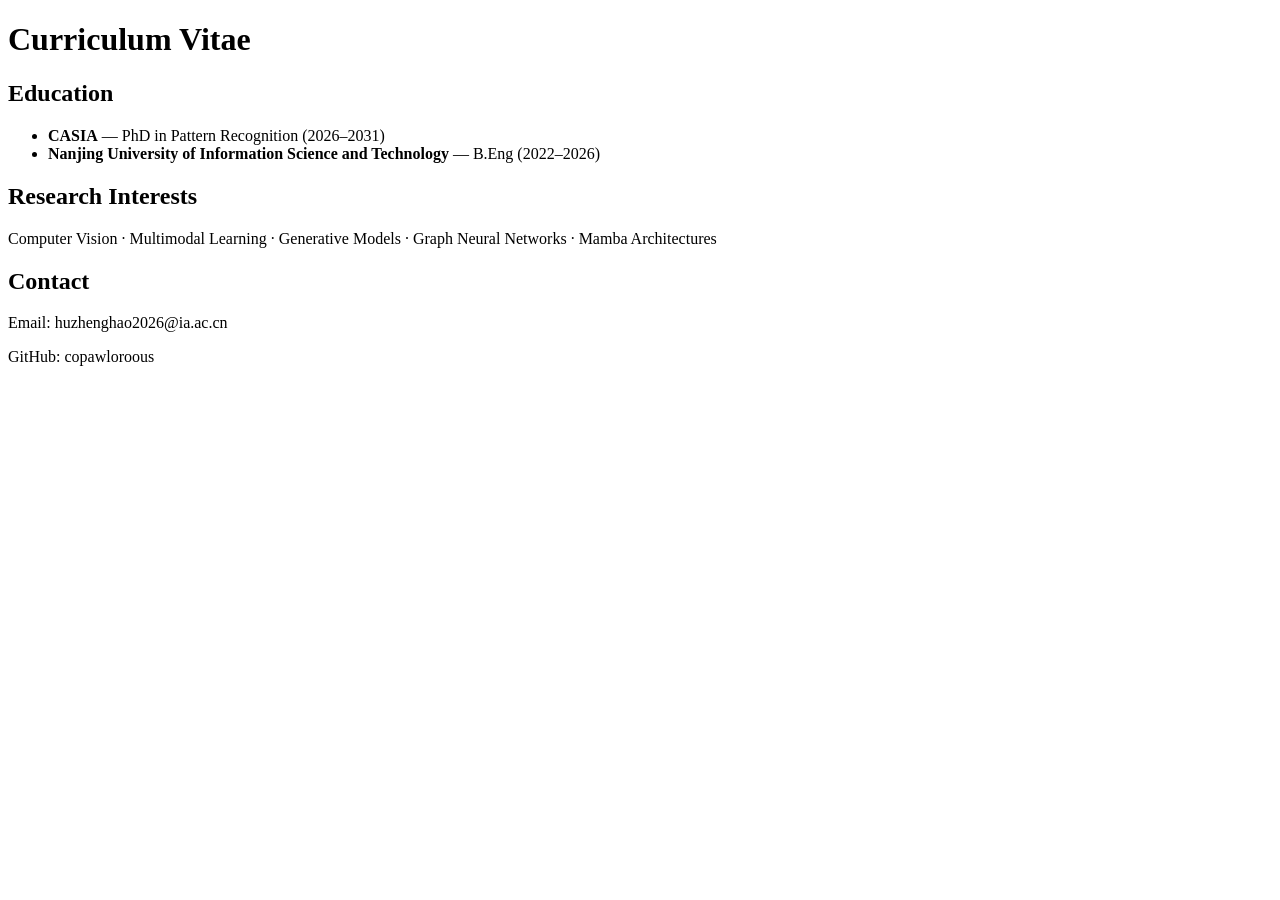
==== about.html @ 17d0d516 "Add about.html for CV and contact information" ====
<!DOCTYPE html>
<html lang="en">
<head>
  <meta charset="UTF-8">
  <title>CV | Hu Zhenghao</title>
  <link rel="stylesheet" href="style.css">
</head>

<body>
<div class="container">

<h1>Curriculum Vitae</h1>

<div class="card">

<h2>Education</h2>

<ul>
<li><b>CASIA</b> — PhD in Pattern Recognition (2026–2031)</li>
<li><b>Nanjing University of Information Science and Technology</b> — B.Eng (2022–2026)</li>
</ul>

</div>


<div class="card">

<h2>Research Interests</h2>

<p>
Computer Vision · Multimodal Learning · Generative Models · Graph Neural Networks · Mamba Architectures
</p>

</div>


<div class="card">

<h2>Contact</h2>

<p>Email: huzhenghao2026@ia.ac.cn</p>
<p>GitHub: copawloroous</p>

</div>

</div>
</body>
</html>
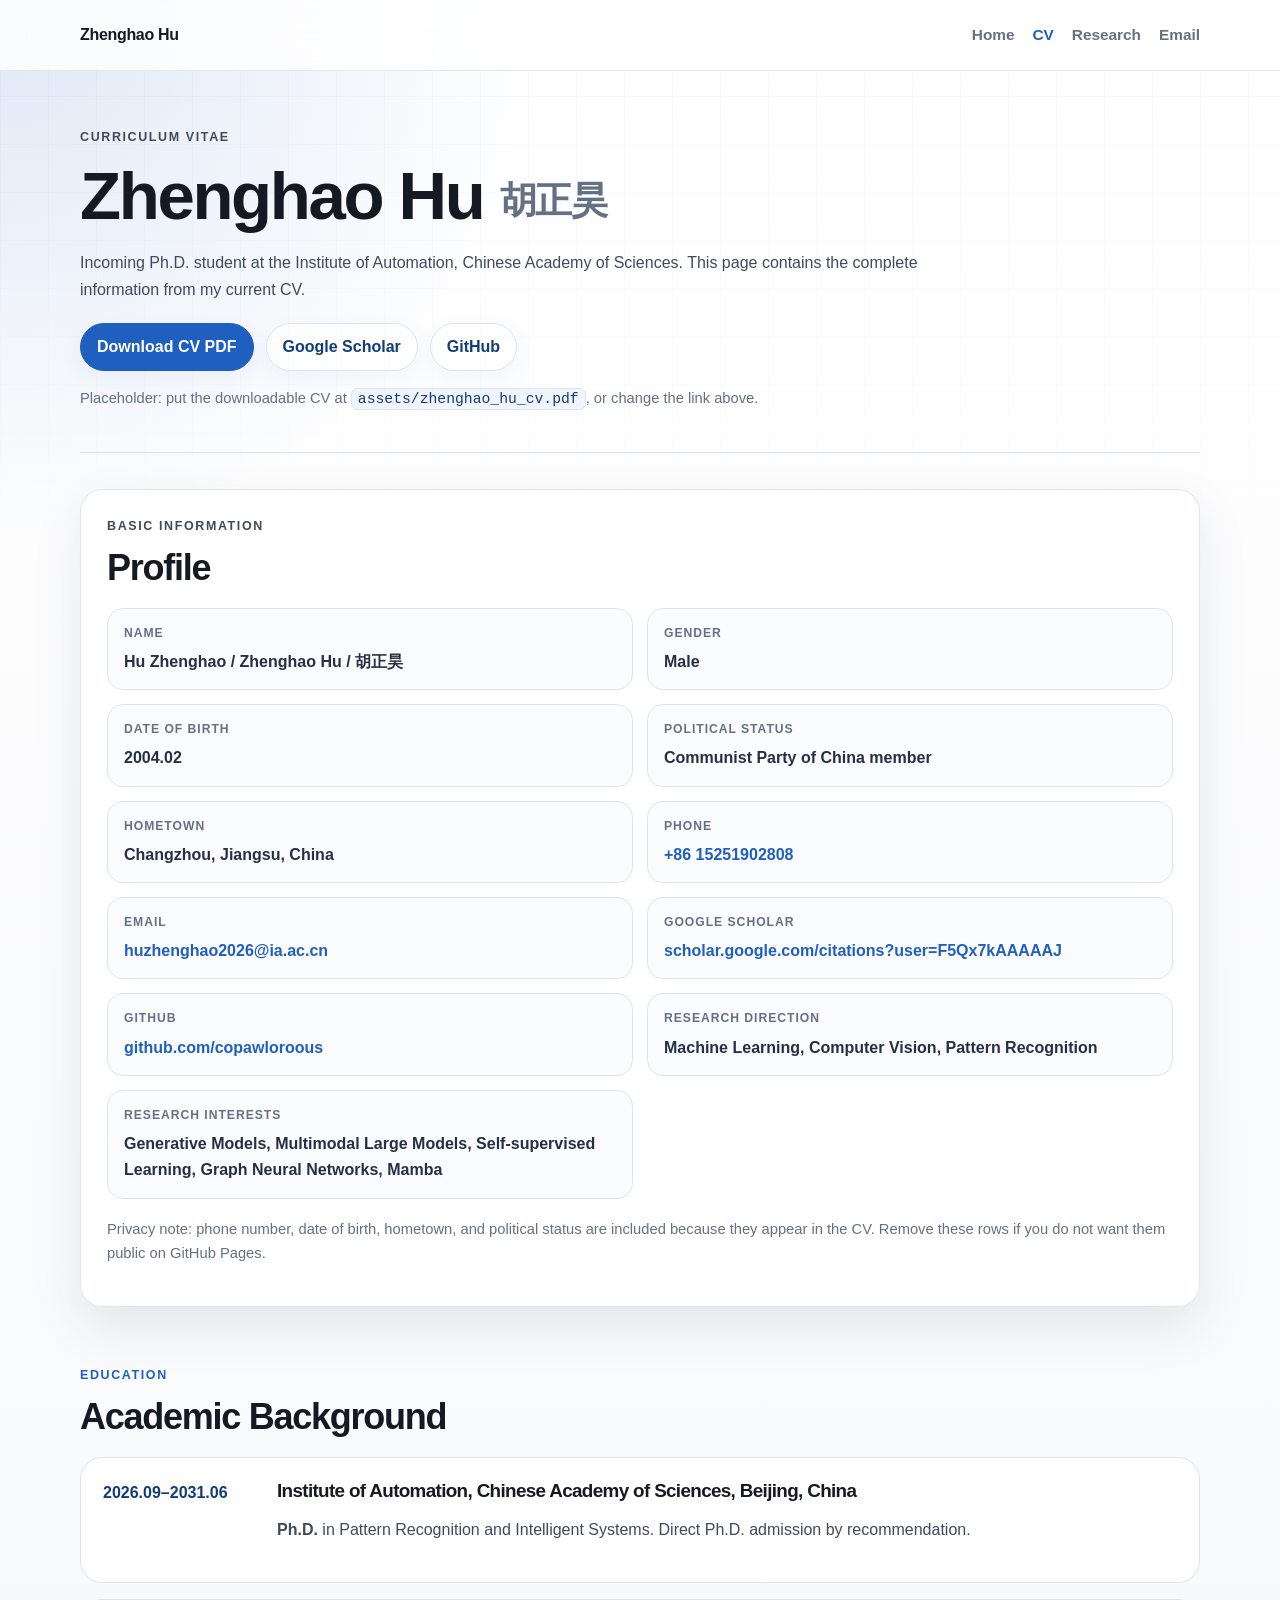
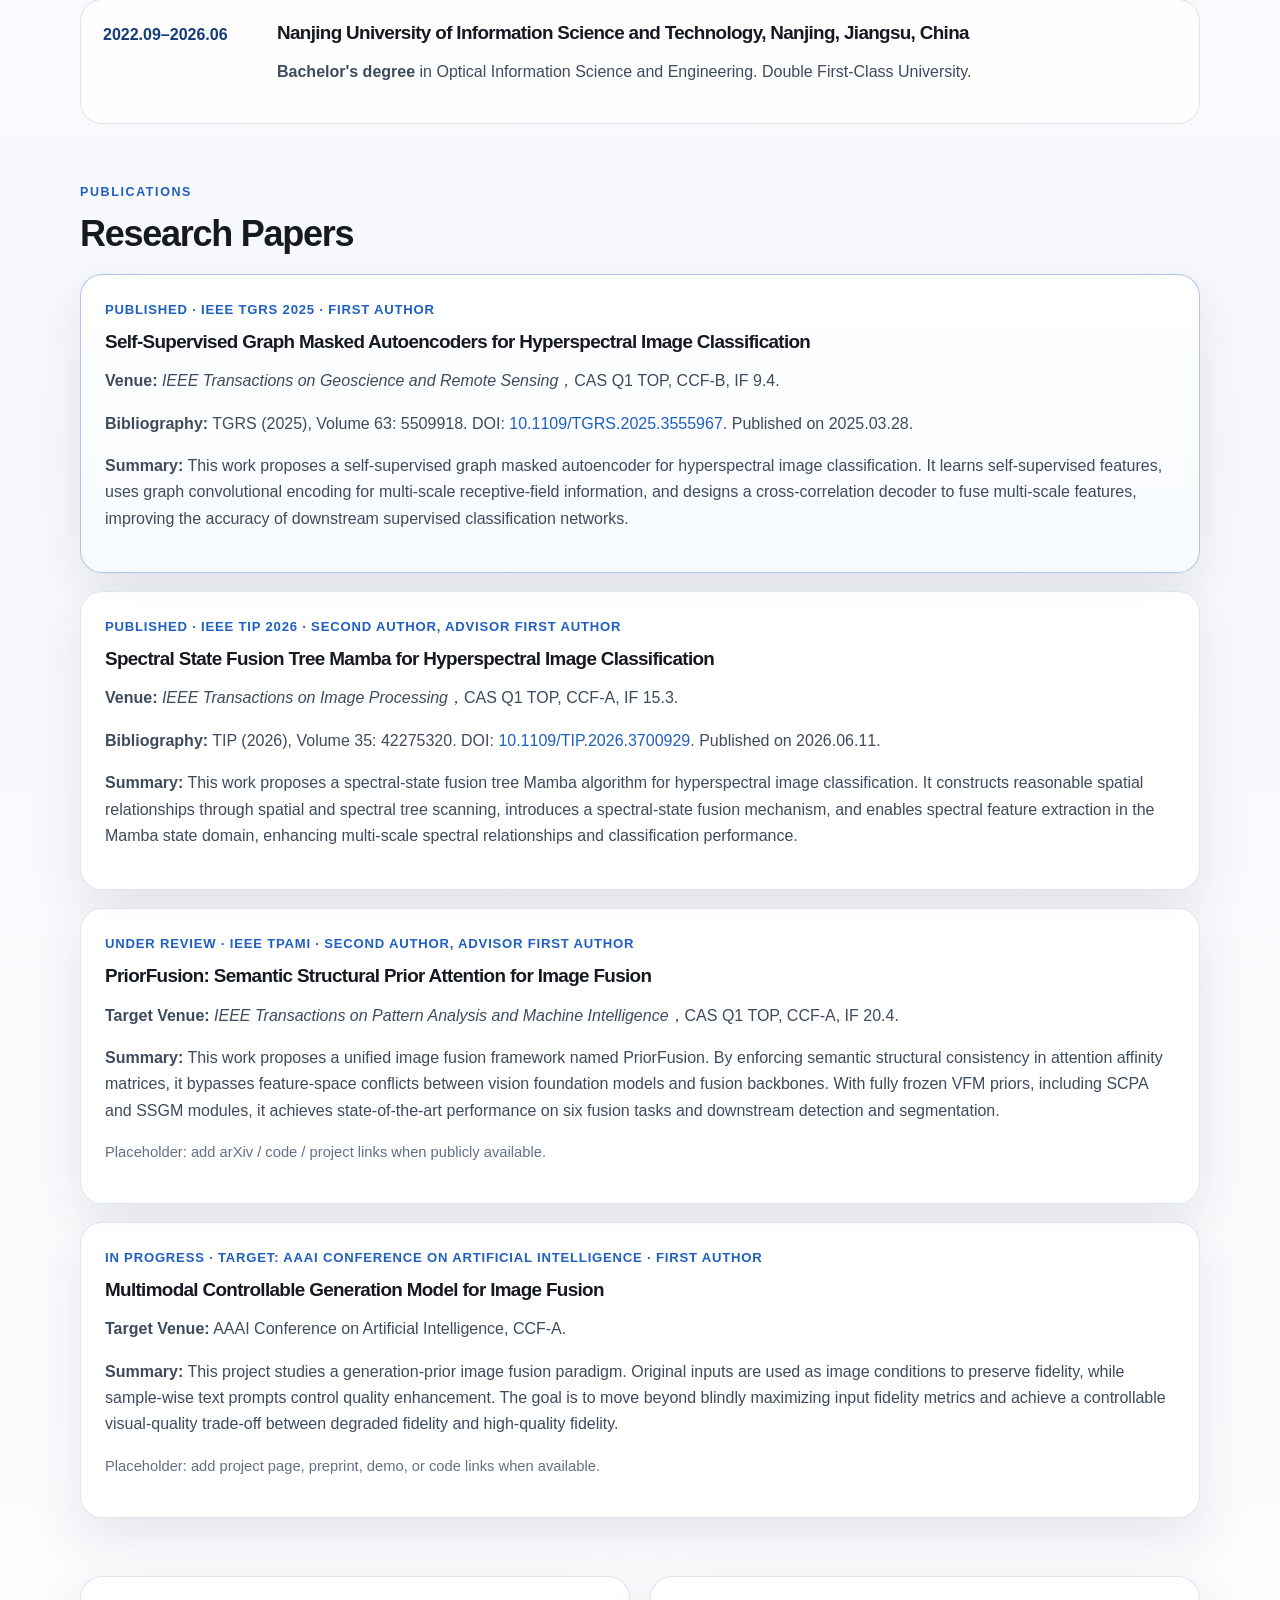
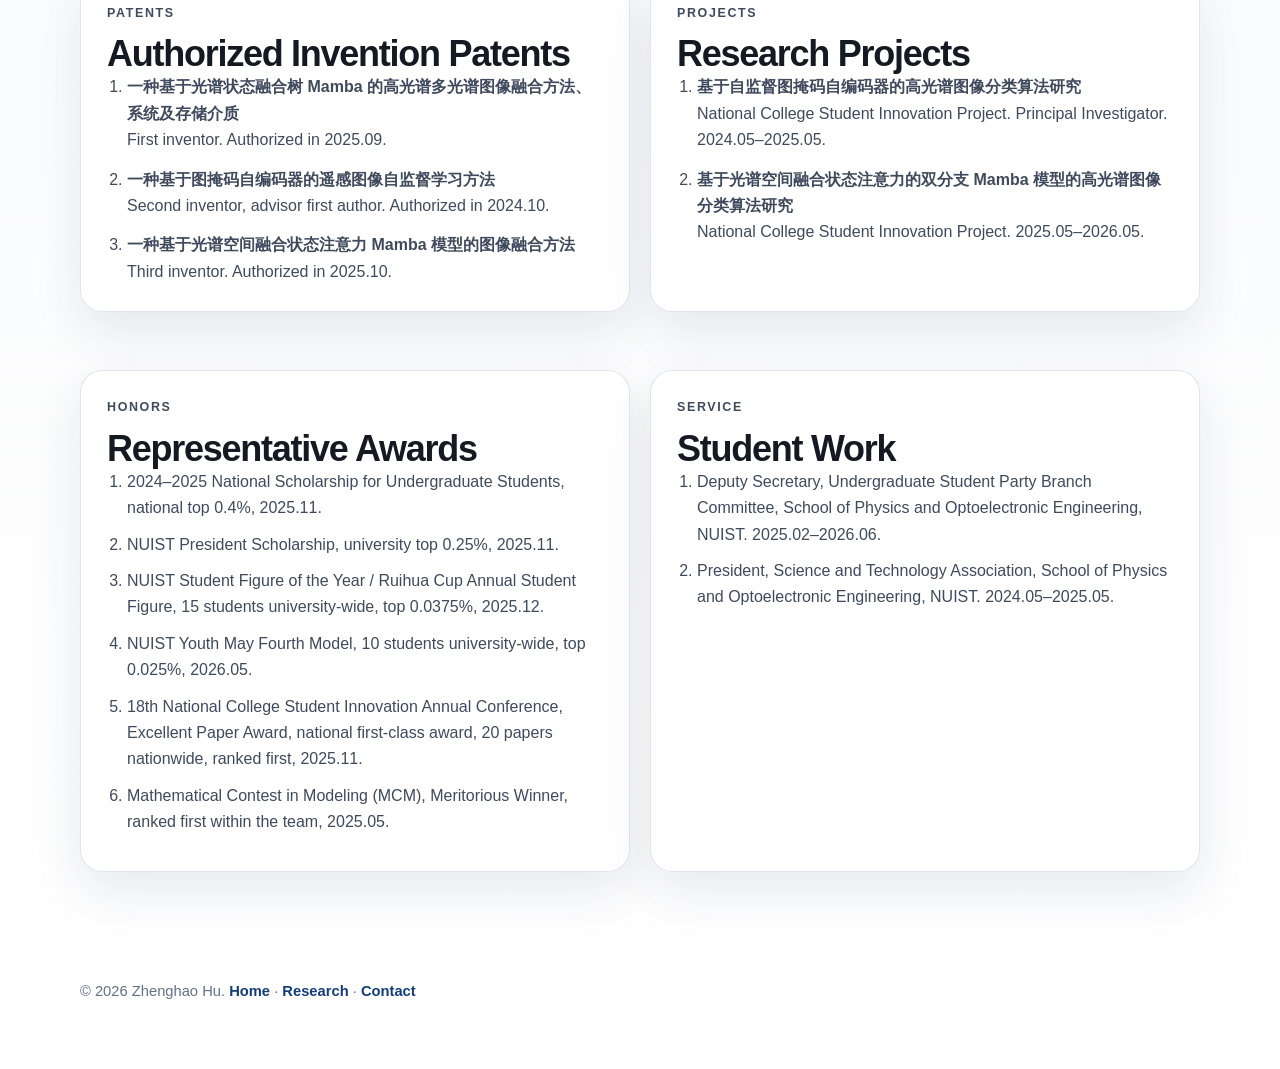
==== commit 59eb0ff6: "Add files via upload" ====
--- a/about.html
+++ b/about.html
@@ -1,48 +1,208 @@
 <!DOCTYPE html>
 <html lang="en">
 <head>
-  <meta charset="UTF-8">
-  <title>CV | Hu Zhenghao</title>
-  <link rel="stylesheet" href="style.css">
+  <meta charset="UTF-8" />
+  <meta name="viewport" content="width=device-width, initial-scale=1.0" />
+  <meta name="description" content="Curriculum vitae of Zhenghao Hu." />
+  <title>CV | Zhenghao Hu</title>
+  <link rel="stylesheet" href="style.css" />
 </head>
 
 <body>
-<div class="container">
-
-<h1>Curriculum Vitae</h1>
-
-<div class="card">
-
-<h2>Education</h2>
-
-<ul>
-<li><b>CASIA</b> — PhD in Pattern Recognition (2026–2031)</li>
-<li><b>Nanjing University of Information Science and Technology</b> — B.Eng (2022–2026)</li>
-</ul>
-
-</div>
-
-
-<div class="card">
-
-<h2>Research Interests</h2>
-
-<p>
-Computer Vision · Multimodal Learning · Generative Models · Graph Neural Networks · Mamba Architectures
-</p>
-
-</div>
-
-
-<div class="card">
-
-<h2>Contact</h2>
-
-<p>Email: huzhenghao2026@ia.ac.cn</p>
-<p>GitHub: copawloroous</p>
-
-</div>
-
-</div>
+  <header class="site-header">
+    <nav class="nav container" aria-label="Main navigation">
+      <a class="brand" href="index.html">Zhenghao Hu</a>
+      <div class="nav-links">
+        <a href="index.html">Home</a>
+        <a href="about.html" aria-current="page">CV</a>
+        <a href="projects.html">Research</a>
+        <a href="mailto:huzhenghao2026@ia.ac.cn">Email</a>
+      </div>
+    </nav>
+  </header>
+
+  <main class="container page">
+    <section class="page-title">
+      <p class="eyebrow">Curriculum Vitae</p>
+      <h1>Zhenghao Hu <span class="cn-name">胡正昊</span></h1>
+      <p>
+        Incoming Ph.D. student at the Institute of Automation, Chinese Academy of Sciences.
+        This page contains the complete information from my current CV.
+      </p>
+      <div class="hero-actions small-actions">
+        <a class="button primary" href="assets/zhenghao_hu_cv.pdf">Download CV PDF</a>
+        <a class="button" href="https://scholar.google.com/citations?user=F5Qx7kAAAAAJ" target="_blank" rel="noopener">Google Scholar</a>
+        <a class="button" href="https://github.com/copawloroous" target="_blank" rel="noopener">GitHub</a>
+      </div>
+      <p class="note">Placeholder: put the downloadable CV at <code>assets/zhenghao_hu_cv.pdf</code>, or change the link above.</p>
+    </section>
+
+    <section class="card profile-card">
+      <div>
+        <p class="eyebrow">Basic information</p>
+        <h2>Profile</h2>
+      </div>
+      <dl class="fact-grid">
+        <div><dt>Name</dt><dd>Hu Zhenghao / Zhenghao Hu / 胡正昊</dd></div>
+        <div><dt>Gender</dt><dd>Male</dd></div>
+        <div><dt>Date of Birth</dt><dd>2004.02</dd></div>
+        <div><dt>Political Status</dt><dd>Communist Party of China member</dd></div>
+        <div><dt>Hometown</dt><dd>Changzhou, Jiangsu, China</dd></div>
+        <div><dt>Phone</dt><dd><a href="tel:+8615251902808">+86 15251902808</a></dd></div>
+        <div><dt>Email</dt><dd><a href="mailto:huzhenghao2026@ia.ac.cn">huzhenghao2026@ia.ac.cn</a></dd></div>
+        <div><dt>Google Scholar</dt><dd><a href="https://scholar.google.com/citations?user=F5Qx7kAAAAAJ" target="_blank" rel="noopener">scholar.google.com/citations?user=F5Qx7kAAAAAJ</a></dd></div>
+        <div><dt>GitHub</dt><dd><a href="https://github.com/copawloroous" target="_blank" rel="noopener">github.com/copawloroous</a></dd></div>
+        <div><dt>Research Direction</dt><dd>Machine Learning, Computer Vision, Pattern Recognition</dd></div>
+        <div><dt>Research Interests</dt><dd>Generative Models, Multimodal Large Models, Self-supervised Learning, Graph Neural Networks, Mamba</dd></div>
+      </dl>
+      <p class="note privacy-note">
+        Privacy note: phone number, date of birth, hometown, and political status are included because they appear in the CV.
+        Remove these rows if you do not want them public on GitHub Pages.
+      </p>
+    </section>
+
+    <section class="section">
+      <div class="section-heading">
+        <p class="eyebrow">Education</p>
+        <h2>Academic Background</h2>
+      </div>
+      <div class="cv-list">
+        <article class="cv-item">
+          <div class="cv-date">2026.09–2031.06</div>
+          <div>
+            <h3>Institute of Automation, Chinese Academy of Sciences, Beijing, China</h3>
+            <p><strong>Ph.D.</strong> in Pattern Recognition and Intelligent Systems. Direct Ph.D. admission by recommendation.</p>
+          </div>
+        </article>
+        <article class="cv-item">
+          <div class="cv-date">2022.09–2026.06</div>
+          <div>
+            <h3>Nanjing University of Information Science and Technology, Nanjing, Jiangsu, China</h3>
+            <p><strong>Bachelor's degree</strong> in Optical Information Science and Engineering. Double First-Class University.</p>
+          </div>
+        </article>
+      </div>
+    </section>
+
+    <section class="section">
+      <div class="section-heading">
+        <p class="eyebrow">Publications</p>
+        <h2>Research Papers</h2>
+      </div>
+      <div class="paper-list">
+        <article class="paper-card featured">
+          <div class="paper-meta">Published · IEEE TGRS 2025 · First Author</div>
+          <h3>Self-Supervised Graph Masked Autoencoders for Hyperspectral Image Classification</h3>
+          <p><strong>Venue:</strong> <em>IEEE Transactions on Geoscience and Remote Sensing</em>，CAS Q1 TOP, CCF-B, IF 9.4.</p>
+          <p><strong>Bibliography:</strong> TGRS (2025), Volume 63: 5509918. DOI: <a href="https://doi.org/10.1109/TGRS.2025.3555967" target="_blank" rel="noopener">10.1109/TGRS.2025.3555967</a>. Published on 2025.03.28.</p>
+          <p>
+            <strong>Summary:</strong> This work proposes a self-supervised graph masked autoencoder for hyperspectral image classification.
+            It learns self-supervised features, uses graph convolutional encoding for multi-scale receptive-field information,
+            and designs a cross-correlation decoder to fuse multi-scale features, improving the accuracy of downstream supervised classification networks.
+          </p>
+        </article>
+
+        <article class="paper-card">
+          <div class="paper-meta">Published · IEEE TIP 2026 · Second Author, Advisor First Author</div>
+          <h3>Spectral State Fusion Tree Mamba for Hyperspectral Image Classification</h3>
+          <p><strong>Venue:</strong> <em>IEEE Transactions on Image Processing</em>，CAS Q1 TOP, CCF-A, IF 15.3.</p>
+          <p><strong>Bibliography:</strong> TIP (2026), Volume 35: 42275320. DOI: <a href="https://doi.org/10.1109/TIP.2026.3700929" target="_blank" rel="noopener">10.1109/TIP.2026.3700929</a>. Published on 2026.06.11.</p>
+          <p>
+            <strong>Summary:</strong> This work proposes a spectral-state fusion tree Mamba algorithm for hyperspectral image classification.
+            It constructs reasonable spatial relationships through spatial and spectral tree scanning, introduces a spectral-state fusion mechanism,
+            and enables spectral feature extraction in the Mamba state domain, enhancing multi-scale spectral relationships and classification performance.
+          </p>
+        </article>
+
+        <article class="paper-card">
+          <div class="paper-meta">Under Review · IEEE TPAMI · Second Author, Advisor First Author</div>
+          <h3>PriorFusion: Semantic Structural Prior Attention for Image Fusion</h3>
+          <p><strong>Target Venue:</strong> <em>IEEE Transactions on Pattern Analysis and Machine Intelligence</em>，CAS Q1 TOP, CCF-A, IF 20.4.</p>
+          <p>
+            <strong>Summary:</strong> This work proposes a unified image fusion framework named PriorFusion.
+            By enforcing semantic structural consistency in attention affinity matrices, it bypasses feature-space conflicts between vision foundation models and fusion backbones.
+            With fully frozen VFM priors, including SCPA and SSGM modules, it achieves state-of-the-art performance on six fusion tasks and downstream detection and segmentation.
+          </p>
+          <p class="note">Placeholder: add arXiv / code / project links when publicly available.</p>
+        </article>
+
+        <article class="paper-card">
+          <div class="paper-meta">In Progress · Target: AAAI Conference on Artificial Intelligence · First Author</div>
+          <h3>Multimodal Controllable Generation Model for Image Fusion</h3>
+          <p><strong>Target Venue:</strong> AAAI Conference on Artificial Intelligence, CCF-A.</p>
+          <p>
+            <strong>Summary:</strong> This project studies a generation-prior image fusion paradigm.
+            Original inputs are used as image conditions to preserve fidelity, while sample-wise text prompts control quality enhancement.
+            The goal is to move beyond blindly maximizing input fidelity metrics and achieve a controllable visual-quality trade-off between degraded fidelity and high-quality fidelity.
+          </p>
+          <p class="note">Placeholder: add project page, preprint, demo, or code links when available.</p>
+        </article>
+      </div>
+    </section>
+
+    <section class="section two-column">
+      <article class="card">
+        <p class="eyebrow">Patents</p>
+        <h2>Authorized Invention Patents</h2>
+        <ol class="numbered-list">
+          <li>
+            <strong>一种基于光谱状态融合树 Mamba 的高光谱多光谱图像融合方法、系统及存储介质</strong><br />
+            First inventor. Authorized in 2025.09.
+          </li>
+          <li>
+            <strong>一种基于图掩码自编码器的遥感图像自监督学习方法</strong><br />
+            Second inventor, advisor first author. Authorized in 2024.10.
+          </li>
+          <li>
+            <strong>一种基于光谱空间融合状态注意力 Mamba 模型的图像融合方法</strong><br />
+            Third inventor. Authorized in 2025.10.
+          </li>
+        </ol>
+      </article>
+
+      <article class="card">
+        <p class="eyebrow">Projects</p>
+        <h2>Research Projects</h2>
+        <ol class="numbered-list">
+          <li>
+            <strong>基于自监督图掩码自编码器的高光谱图像分类算法研究</strong><br />
+            National College Student Innovation Project. Principal Investigator. 2024.05–2025.05.
+          </li>
+          <li>
+            <strong>基于光谱空间融合状态注意力的双分支 Mamba 模型的高光谱图像分类算法研究</strong><br />
+            National College Student Innovation Project. 2025.05–2026.05.
+          </li>
+        </ol>
+      </article>
+    </section>
+
+    <section class="section two-column">
+      <article class="card">
+        <p class="eyebrow">Honors</p>
+        <h2>Representative Awards</h2>
+        <ol class="numbered-list dense">
+          <li>2024–2025 National Scholarship for Undergraduate Students, national top 0.4%, 2025.11.</li>
+          <li>NUIST President Scholarship, university top 0.25%, 2025.11.</li>
+          <li>NUIST Student Figure of the Year / Ruihua Cup Annual Student Figure, 15 students university-wide, top 0.0375%, 2025.12.</li>
+          <li>NUIST Youth May Fourth Model, 10 students university-wide, top 0.025%, 2026.05.</li>
+          <li>18th National College Student Innovation Annual Conference, Excellent Paper Award, national first-class award, 20 papers nationwide, ranked first, 2025.11.</li>
+          <li>Mathematical Contest in Modeling (MCM), Meritorious Winner, ranked first within the team, 2025.05.</li>
+        </ol>
+      </article>
+
+      <article class="card">
+        <p class="eyebrow">Service</p>
+        <h2>Student Work</h2>
+        <ol class="numbered-list dense">
+          <li>Deputy Secretary, Undergraduate Student Party Branch Committee, School of Physics and Optoelectronic Engineering, NUIST. 2025.02–2026.06.</li>
+          <li>President, Science and Technology Association, School of Physics and Optoelectronic Engineering, NUIST. 2024.05–2025.05.</li>
+        </ol>
+      </article>
+    </section>
+  </main>
+
+  <footer class="footer container">
+    <p>© 2026 Zhenghao Hu. <a href="index.html">Home</a> · <a href="projects.html">Research</a> · <a href="mailto:huzhenghao2026@ia.ac.cn">Contact</a></p>
+  </footer>
 </body>
 </html>
--- a/style.css
+++ b/style.css
@@ -0,0 +1,632 @@
+:root {
+  --bg: #f7f8fb;
+  --surface: #ffffff;
+  --surface-soft: #f0f4fb;
+  --text: #151922;
+  --muted: #647084;
+  --line: #dde4ef;
+  --accent: #1f5fbf;
+  --accent-dark: #123d78;
+  --accent-soft: #eaf2ff;
+  --shadow: 0 20px 50px rgba(28, 45, 78, 0.10);
+  --radius: 22px;
+}
+
+* {
+  box-sizing: border-box;
+}
+
+html {
+  scroll-behavior: smooth;
+}
+
+body {
+  margin: 0;
+  font-family: -apple-system, BlinkMacSystemFont, "Segoe UI", "Helvetica Neue", Arial, "Noto Sans", "PingFang SC", "Microsoft YaHei", sans-serif;
+  background:
+    radial-gradient(circle at top left, rgba(31, 95, 191, 0.14), transparent 34rem),
+    linear-gradient(180deg, #ffffff 0%, var(--bg) 48%, #ffffff 100%);
+  color: var(--text);
+  line-height: 1.65;
+}
+
+body::before {
+  content: "";
+  position: fixed;
+  inset: 0;
+  pointer-events: none;
+  background-image: linear-gradient(rgba(31, 95, 191, 0.045) 1px, transparent 1px), linear-gradient(90deg, rgba(31, 95, 191, 0.045) 1px, transparent 1px);
+  background-size: 48px 48px;
+  mask-image: linear-gradient(180deg, #000 0%, transparent 60%);
+}
+
+.container {
+  width: min(1120px, calc(100% - 40px));
+  margin: 0 auto;
+}
+
+.site-header {
+  position: sticky;
+  top: 0;
+  z-index: 10;
+  backdrop-filter: blur(18px);
+  background: rgba(255, 255, 255, 0.82);
+  border-bottom: 1px solid rgba(221, 228, 239, 0.85);
+}
+
+.nav {
+  min-height: 70px;
+  display: flex;
+  justify-content: space-between;
+  align-items: center;
+  gap: 24px;
+}
+
+.brand {
+  color: var(--text);
+  text-decoration: none;
+  font-weight: 800;
+  letter-spacing: -0.02em;
+}
+
+.nav-links {
+  display: flex;
+  align-items: center;
+  gap: 18px;
+  flex-wrap: wrap;
+}
+
+.nav-links a,
+a {
+  color: var(--accent);
+  text-decoration: none;
+}
+
+.nav-links a {
+  color: var(--muted);
+  font-size: 0.96rem;
+  font-weight: 650;
+}
+
+.nav-links a:hover,
+.nav-links a[aria-current="page"] {
+  color: var(--accent);
+}
+
+.section-pad {
+  padding: 72px 0 36px;
+}
+
+.section {
+  margin: 58px 0;
+}
+
+.page {
+  padding-top: 56px;
+}
+
+.hero {
+  display: grid;
+  grid-template-columns: minmax(0, 1fr) 340px;
+  gap: 48px;
+  align-items: center;
+}
+
+.eyebrow {
+  margin: 0 0 10px;
+  color: var(--accent);
+  font-size: 0.78rem;
+  font-weight: 800;
+  letter-spacing: 0.13em;
+  text-transform: uppercase;
+}
+
+h1,
+h2,
+h3 {
+  margin: 0;
+  letter-spacing: -0.035em;
+  line-height: 1.14;
+}
+
+h1 {
+  font-size: clamp(2.55rem, 7vw, 5.5rem);
+}
+
+.page-title h1 {
+  font-size: clamp(2.3rem, 5.5vw, 4.2rem);
+}
+
+h2 {
+  font-size: clamp(1.65rem, 3vw, 2.25rem);
+}
+
+h3 {
+  font-size: 1.18rem;
+}
+
+.cn-name {
+  display: inline-block;
+  color: var(--muted);
+  font-size: 0.55em;
+  font-weight: 700;
+  letter-spacing: -0.04em;
+  vertical-align: middle;
+}
+
+.lead {
+  max-width: 760px;
+  margin: 22px 0 0;
+  color: #2d3748;
+  font-size: clamp(1.05rem, 2vw, 1.28rem);
+}
+
+.hero-actions,
+.link-row {
+  display: flex;
+  flex-wrap: wrap;
+  gap: 12px;
+  margin-top: 28px;
+}
+
+.small-actions {
+  margin-top: 20px;
+}
+
+.button {
+  display: inline-flex;
+  align-items: center;
+  justify-content: center;
+  min-height: 42px;
+  padding: 10px 16px;
+  border: 1px solid var(--line);
+  border-radius: 999px;
+  background: rgba(255, 255, 255, 0.74);
+  color: var(--accent-dark);
+  font-weight: 750;
+  box-shadow: 0 8px 24px rgba(31, 95, 191, 0.06);
+}
+
+.button.primary {
+  border-color: var(--accent);
+  background: var(--accent);
+  color: #fff;
+}
+
+.button:hover {
+  transform: translateY(-1px);
+  box-shadow: 0 14px 34px rgba(31, 95, 191, 0.14);
+}
+
+.hero-card,
+.card,
+.paper-card,
+.stat-card,
+.research-card {
+  position: relative;
+  background: rgba(255, 255, 255, 0.88);
+  border: 1px solid rgba(221, 228, 239, 0.95);
+  border-radius: var(--radius);
+  box-shadow: var(--shadow);
+}
+
+.hero-card {
+  padding: 30px;
+  text-align: center;
+}
+
+.hero-card h2 {
+  margin-top: 18px;
+  font-size: 1.7rem;
+}
+
+.hero-card p {
+  margin: 8px 0 22px;
+  color: var(--muted);
+}
+
+.avatar-shell {
+  width: 174px;
+  height: 174px;
+  margin: 0 auto;
+  display: grid;
+  place-items: center;
+  border-radius: 35% 65% 52% 48% / 44% 48% 52% 56%;
+  background: linear-gradient(135deg, var(--accent), #7aa8ff);
+  color: #fff;
+  font-size: 3rem;
+  font-weight: 900;
+  letter-spacing: -0.08em;
+  box-shadow: inset 0 0 0 10px rgba(255, 255, 255, 0.25), 0 18px 46px rgba(31, 95, 191, 0.25);
+}
+
+.avatar-img {
+  width: 100%;
+  height: 100%;
+  object-fit: cover;
+  border-radius: inherit;
+}
+
+.compact-list,
+.clean-list,
+.numbered-list {
+  margin: 0;
+  padding: 0;
+}
+
+.compact-list,
+.clean-list {
+  list-style: none;
+}
+
+.compact-list li {
+  display: grid;
+  grid-template-columns: 78px 1fr;
+  gap: 10px;
+  text-align: left;
+  padding: 10px 0;
+  border-top: 1px solid var(--line);
+  font-size: 0.94rem;
+}
+
+.compact-list strong {
+  color: var(--text);
+}
+
+.stats-grid {
+  display: grid;
+  grid-template-columns: repeat(4, minmax(0, 1fr));
+  gap: 16px;
+}
+
+.stat-card {
+  padding: 20px;
+}
+
+.stat-number {
+  display: block;
+  color: var(--accent);
+  font-size: 2rem;
+  line-height: 1;
+  font-weight: 900;
+  letter-spacing: -0.05em;
+}
+
+.stat-card p {
+  margin: 12px 0 0;
+  color: var(--muted);
+  font-size: 0.95rem;
+}
+
+.section-heading {
+  margin-bottom: 20px;
+}
+
+.section-heading.with-link {
+  display: flex;
+  justify-content: space-between;
+  align-items: end;
+  gap: 24px;
+}
+
+.text-link {
+  font-weight: 800;
+  white-space: nowrap;
+}
+
+.timeline {
+  border-left: 2px solid var(--line);
+  margin-left: 8px;
+}
+
+.timeline-item {
+  position: relative;
+  display: grid;
+  grid-template-columns: 96px 1fr;
+  gap: 22px;
+  padding: 0 0 22px 26px;
+}
+
+.timeline-item::before {
+  content: "";
+  position: absolute;
+  left: -7px;
+  top: 8px;
+  width: 12px;
+  height: 12px;
+  border-radius: 50%;
+  background: var(--accent);
+  box-shadow: 0 0 0 5px var(--accent-soft);
+}
+
+.timeline-item time {
+  color: var(--accent-dark);
+  font-weight: 850;
+}
+
+.timeline-item p {
+  margin: 0;
+  color: #354054;
+}
+
+.paper-list {
+  display: grid;
+  gap: 18px;
+}
+
+.paper-card {
+  padding: 24px;
+}
+
+.paper-card.featured {
+  border-color: rgba(31, 95, 191, 0.35);
+  background: linear-gradient(180deg, #ffffff 0%, #f7fbff 100%);
+}
+
+.paper-meta {
+  margin-bottom: 10px;
+  color: var(--accent);
+  font-size: 0.82rem;
+  font-weight: 900;
+  letter-spacing: 0.06em;
+  text-transform: uppercase;
+}
+
+.paper-card p,
+.card p,
+.page-title p,
+.research-card p,
+.cv-item p {
+  color: #3f4a5d;
+}
+
+.tag-row {
+  display: flex;
+  flex-wrap: wrap;
+  gap: 8px;
+  margin-top: 14px;
+}
+
+.tag-row span {
+  display: inline-flex;
+  align-items: center;
+  padding: 5px 9px;
+  border-radius: 999px;
+  background: var(--accent-soft);
+  color: var(--accent-dark);
+  font-size: 0.78rem;
+  font-weight: 760;
+}
+
+.two-column {
+  display: grid;
+  grid-template-columns: repeat(2, minmax(0, 1fr));
+  gap: 20px;
+}
+
+.card {
+  padding: 26px;
+}
+
+.clean-list li,
+.numbered-list li {
+  margin: 0 0 13px;
+  color: #3f4a5d;
+}
+
+.clean-list li:last-child,
+.numbered-list li:last-child {
+  margin-bottom: 0;
+}
+
+.numbered-list {
+  padding-left: 20px;
+}
+
+.numbered-list.dense li {
+  margin-bottom: 10px;
+}
+
+.page-title {
+  margin-bottom: 36px;
+  padding-bottom: 26px;
+  border-bottom: 1px solid var(--line);
+}
+
+.page-title p {
+  max-width: 860px;
+}
+
+.note {
+  color: var(--muted) !important;
+  font-size: 0.92rem;
+}
+
+code {
+  padding: 2px 6px;
+  border: 1px solid var(--line);
+  border-radius: 7px;
+  background: var(--surface-soft);
+  color: var(--accent-dark);
+}
+
+.profile-card {
+  margin-bottom: 52px;
+}
+
+.fact-grid {
+  display: grid;
+  grid-template-columns: repeat(2, minmax(0, 1fr));
+  gap: 14px;
+  margin: 20px 0 0;
+}
+
+.fact-grid div {
+  padding: 14px 16px;
+  border: 1px solid var(--line);
+  border-radius: 16px;
+  background: #fbfcff;
+}
+
+dt {
+  color: var(--muted);
+  font-size: 0.76rem;
+  font-weight: 900;
+  letter-spacing: 0.08em;
+  text-transform: uppercase;
+}
+
+dd {
+  margin: 6px 0 0;
+  color: #253044;
+  font-weight: 650;
+}
+
+.privacy-note {
+  margin-top: 18px;
+}
+
+.cv-list {
+  display: grid;
+  gap: 16px;
+}
+
+.cv-item {
+  display: grid;
+  grid-template-columns: 150px 1fr;
+  gap: 24px;
+  padding: 22px;
+  border: 1px solid var(--line);
+  border-radius: var(--radius);
+  background: rgba(255, 255, 255, 0.82);
+}
+
+.cv-date {
+  color: var(--accent-dark);
+  font-weight: 900;
+}
+
+.research-grid {
+  display: grid;
+  gap: 22px;
+}
+
+.research-card {
+  display: grid;
+  grid-template-columns: 240px 1fr;
+  overflow: hidden;
+}
+
+.research-thumb {
+  min-height: 230px;
+}
+
+.placeholder-thumb {
+  display: grid;
+  place-items: center;
+  padding: 24px;
+  background:
+    linear-gradient(135deg, rgba(31, 95, 191, 0.15), rgba(255, 255, 255, 0.7)),
+    repeating-linear-gradient(45deg, rgba(31, 95, 191, 0.11), rgba(31, 95, 191, 0.11) 1px, transparent 1px, transparent 12px);
+  color: var(--accent-dark);
+  font-weight: 900;
+  text-align: center;
+  letter-spacing: -0.03em;
+}
+
+.research-content {
+  padding: 26px;
+}
+
+.clean-list.compact li {
+  margin-bottom: 6px;
+}
+
+.link-row {
+  margin-top: 18px;
+}
+
+.link-row a {
+  font-weight: 850;
+  color: var(--accent-dark);
+  border-bottom: 1px solid rgba(18, 61, 120, 0.25);
+}
+
+.footer {
+  padding: 34px 0 52px;
+  color: var(--muted);
+  font-size: 0.92rem;
+}
+
+.footer a {
+  color: var(--accent-dark);
+  font-weight: 700;
+}
+
+@media (max-width: 900px) {
+  .hero,
+  .two-column,
+  .research-card {
+    grid-template-columns: 1fr;
+  }
+
+  .hero-card {
+    max-width: 420px;
+    margin: 0 auto;
+  }
+
+  .stats-grid,
+  .fact-grid {
+    grid-template-columns: repeat(2, minmax(0, 1fr));
+  }
+
+  .research-thumb {
+    min-height: 170px;
+  }
+}
+
+@media (max-width: 640px) {
+  .container {
+    width: min(100% - 28px, 1120px);
+  }
+
+  .nav {
+    align-items: flex-start;
+    flex-direction: column;
+    padding: 14px 0;
+    gap: 8px;
+  }
+
+  .nav-links {
+    gap: 12px;
+  }
+
+  .section-pad {
+    padding-top: 42px;
+  }
+
+  h1 {
+    font-size: 2.7rem;
+  }
+
+  .stats-grid,
+  .fact-grid,
+  .cv-item,
+  .timeline-item {
+    grid-template-columns: 1fr;
+  }
+
+  .timeline-item {
+    gap: 6px;
+  }
+
+  .section-heading.with-link {
+    align-items: flex-start;
+    flex-direction: column;
+  }
+
+  .compact-list li {
+    grid-template-columns: 1fr;
+    gap: 2px;
+  }
+}
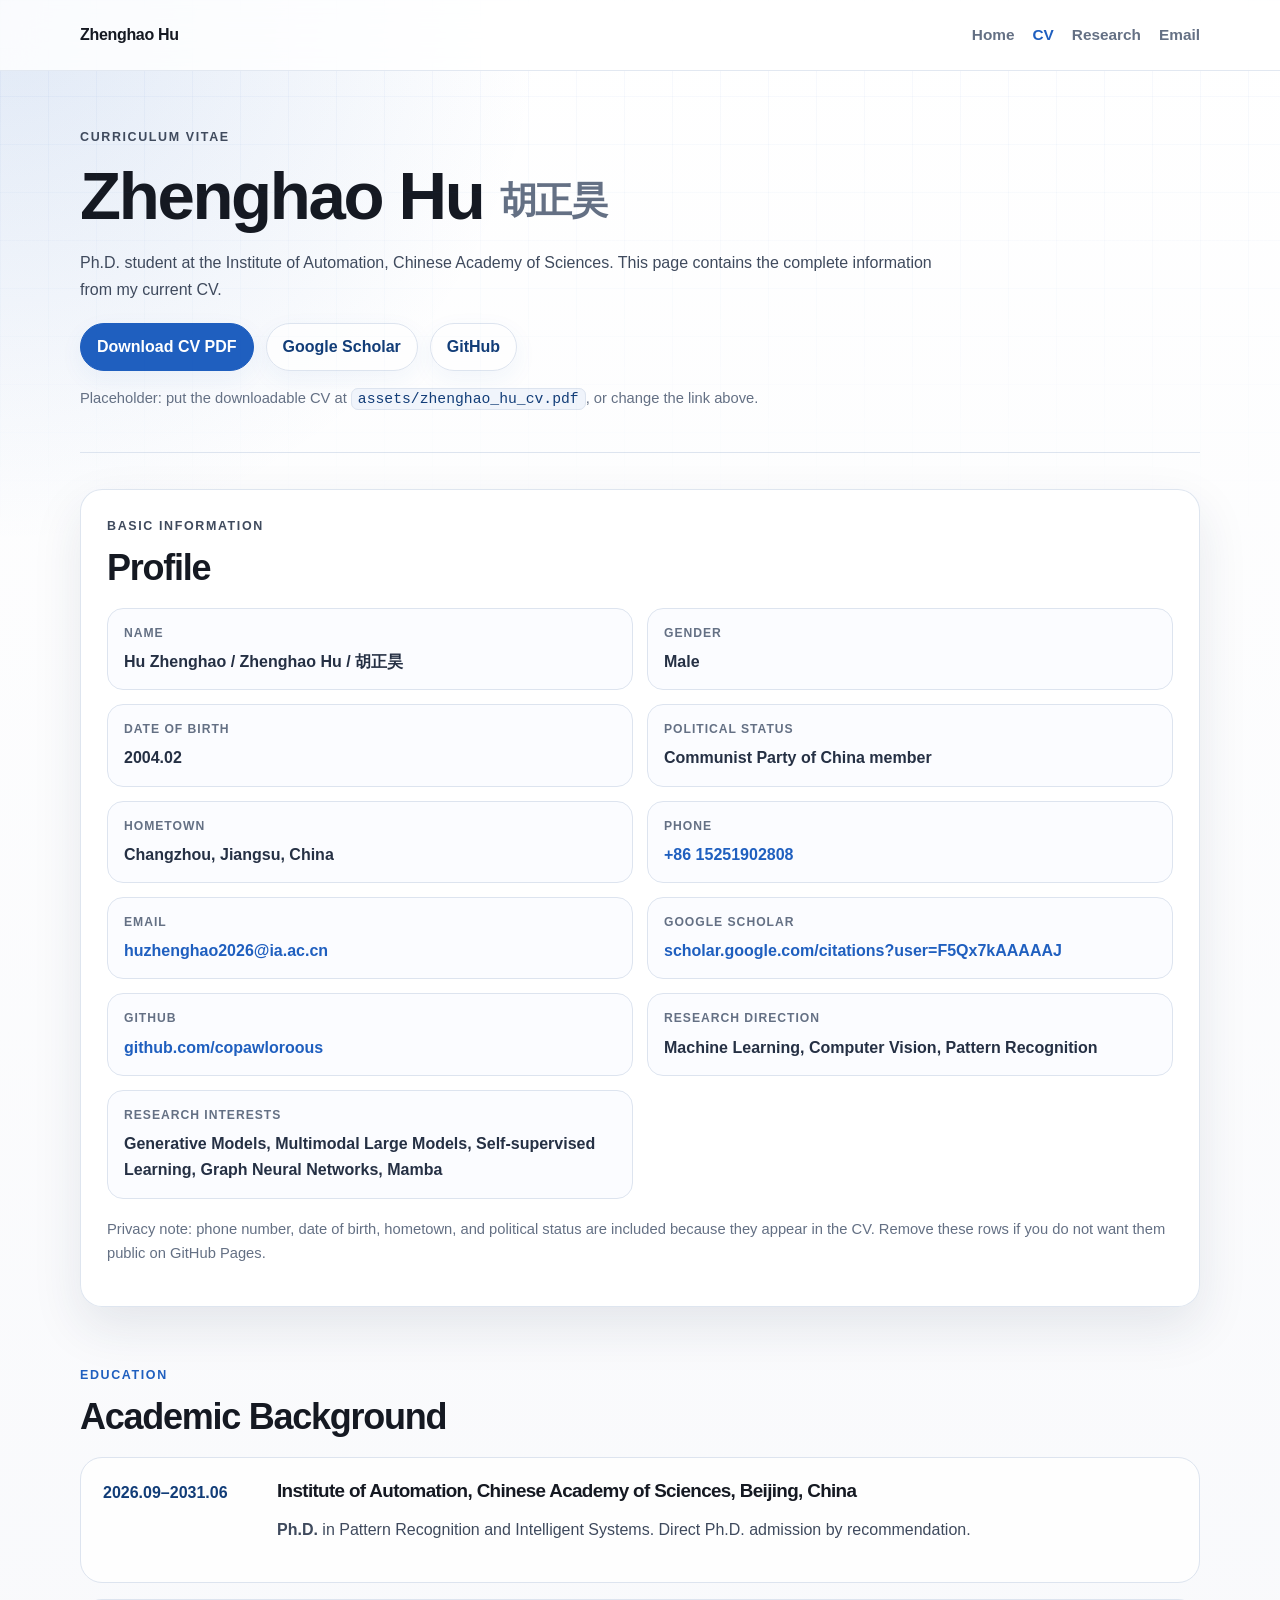
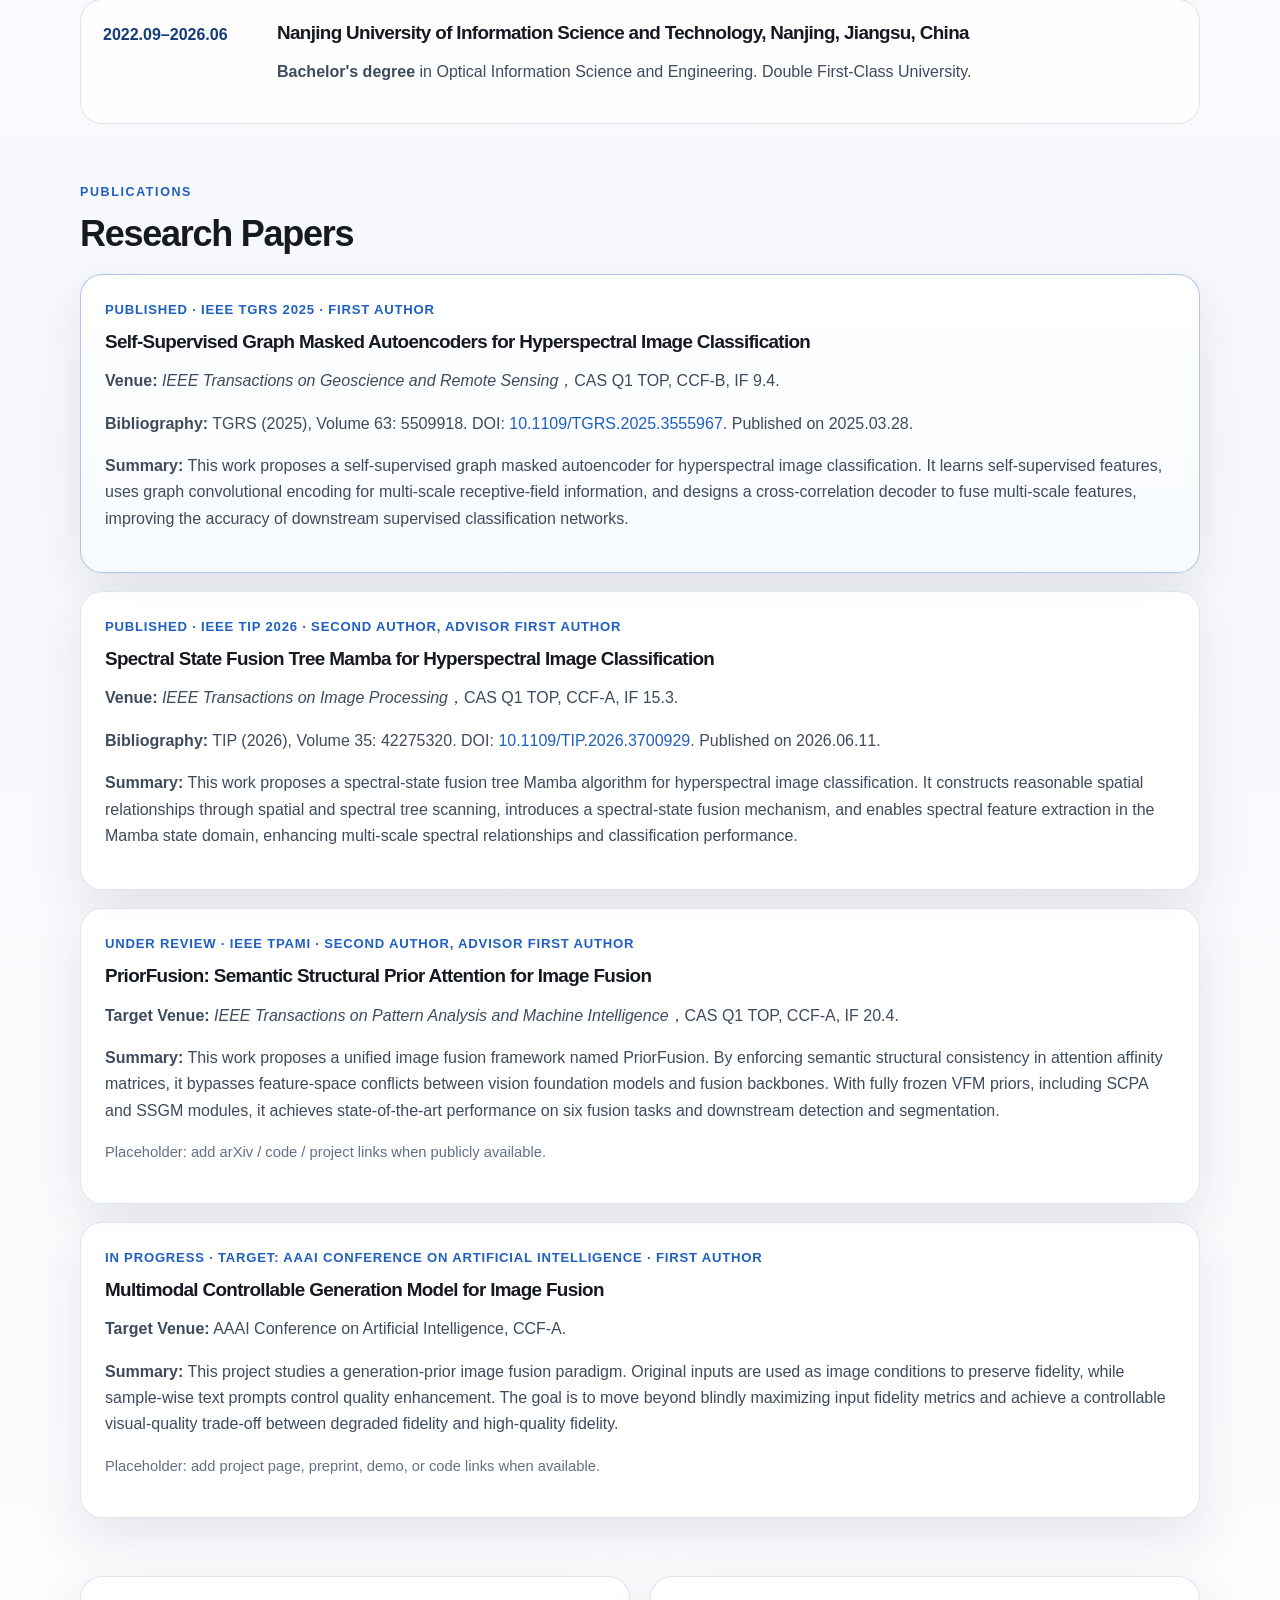
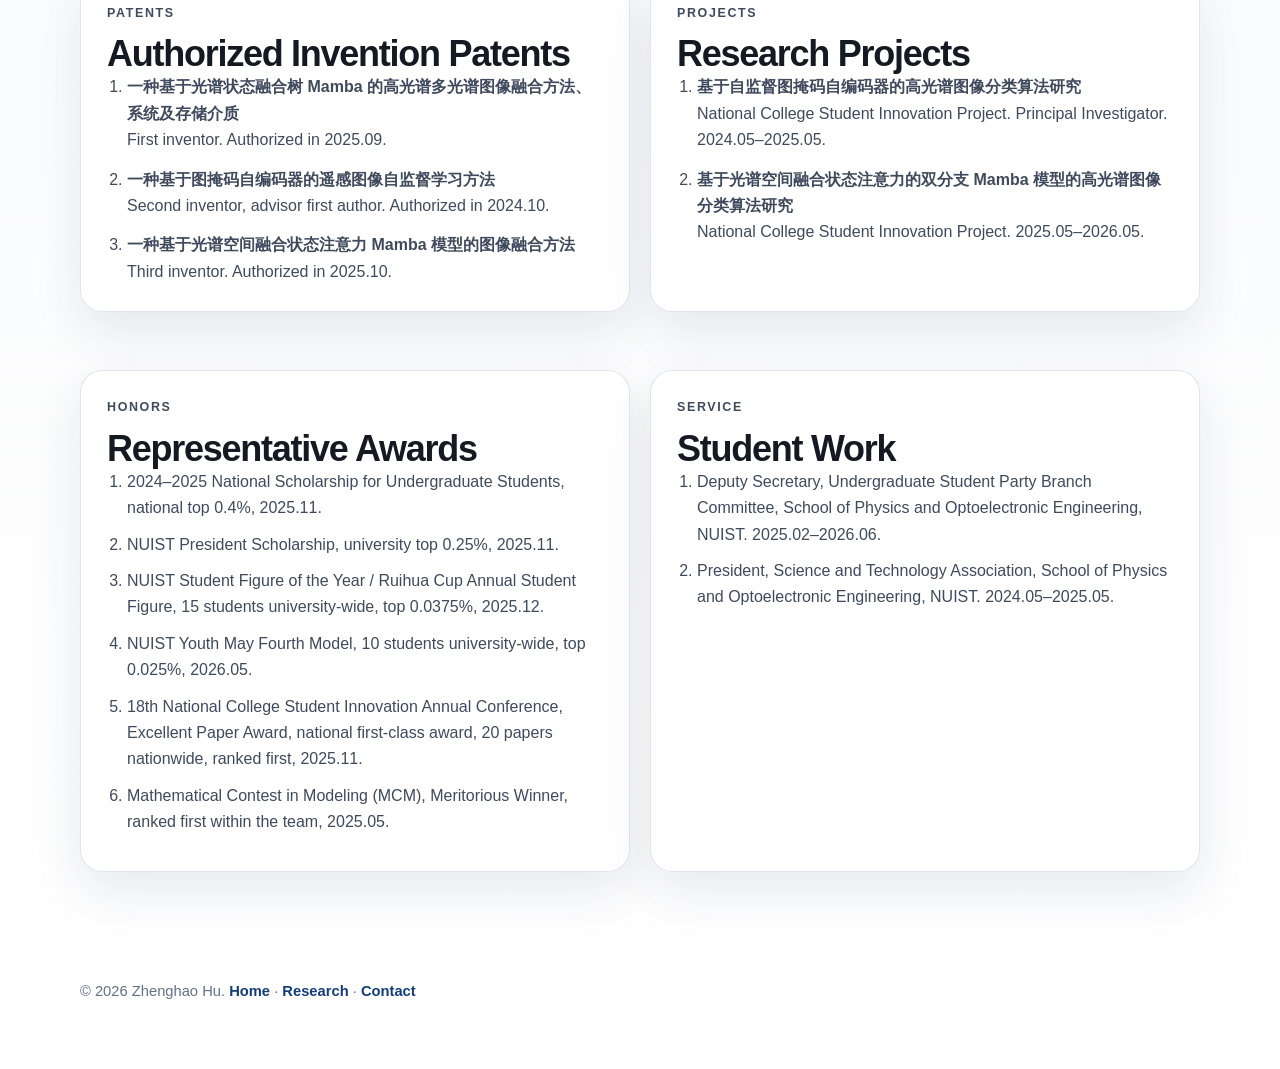
==== commit ee443ba3: "Add files via upload" ====
--- a/about.html
+++ b/about.html
@@ -26,7 +26,7 @@
       <p class="eyebrow">Curriculum Vitae</p>
       <h1>Zhenghao Hu <span class="cn-name">胡正昊</span></h1>
       <p>
-        Incoming Ph.D. student at the Institute of Automation, Chinese Academy of Sciences.
+        Ph.D. student at the Institute of Automation, Chinese Academy of Sciences.
         This page contains the complete information from my current CV.
       </p>
       <div class="hero-actions small-actions">
